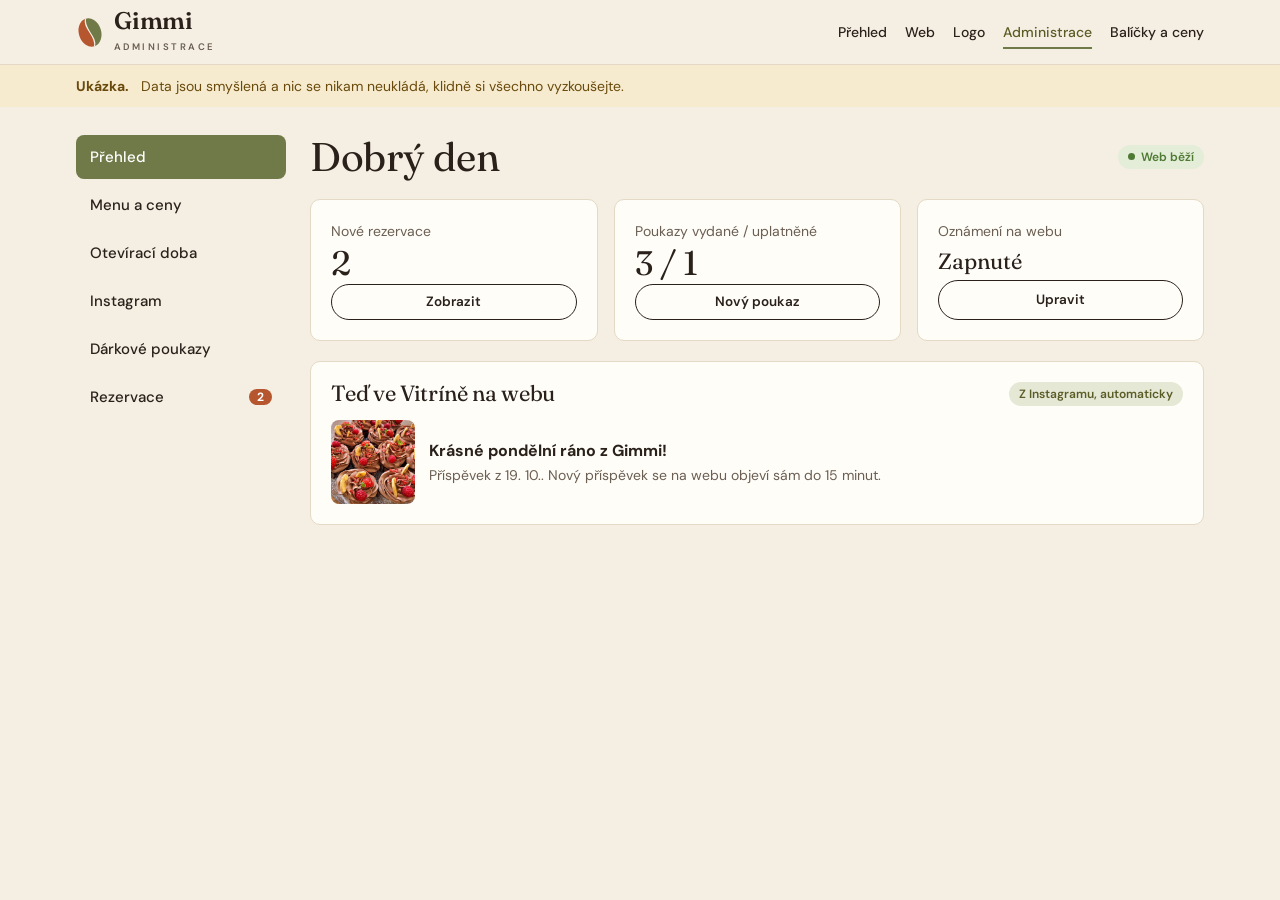
==== public/admin.html @ 555f194c "Rozcestník s návrhem webu pro Gimmi Co-Authored-By: Claude Opus 5.5 <noreply@anthropic.com> Claude-S" ====
<!doctype html>
<html lang="cs">
<head>
<meta charset="utf-8">
<meta name="viewport" content="width=device-width, initial-scale=1, viewport-fit=cover">
<meta name="robots" content="noindex, nofollow">
<meta name="claude:viewport-fit-sides" content="cover">
<title>Gimmi – ukázka administrace</title>
<link rel="stylesheet" href="https://fonts.googleapis.com/css2?family=DM+Sans:opsz,wght@9..40,400..700&family=Fraunces:ital,opsz,wght@0,9..144,400..700;1,9..144,400&display=swap">
<link rel="stylesheet" href="pitch.css">
<style>
.demo-note { background: var(--warn-soft); color: #6A4A0C; font-size: 14px; }
.demo-note .wrap { padding-block: 10px; display: flex; flex-wrap: wrap; gap: 4px 12px; align-items: center; }
.app { display: flex; flex-wrap: wrap; gap: 24px; align-items: flex-start; padding-block: 28px 40px; }
.side { flex: 1 1 210px; max-width: 250px; min-width: 0; position: sticky; top: calc(84px + env(safe-area-inset-top, 0px)); display: grid; gap: 4px; }
.side button { display: flex; align-items: center; gap: 10px; width: 100%; min-height: 44px; padding: 0 14px; border: 0; border-radius: 8px; background: transparent; color: var(--ink); font: 500 15px/1 var(--body); text-align: left; cursor: pointer; transition: background-color .2s ease; }
.side button:hover { background: #EFE7D6; }
.side button[aria-current="page"] { background: var(--green); color: #fff; }
.side button .count { margin-left: auto; font-size: 12px; font-weight: 700; padding: 2px 8px; border-radius: 999px; background: var(--terra-2); color: #fff; }
.main { flex: 999 1 560px; min-width: 0; display: grid; gap: 20px; }
.main h1 { font-size: clamp(30px, 3.6vw, 40px); }
.panel { background: var(--paper-2); border: 1px solid var(--line); border-radius: 10px; padding: 20px; display: grid; gap: 14px; }
.panel h2 { font-size: 22px; }
.grid { display: grid; grid-template-columns: repeat(auto-fit, minmax(min(100%, 220px), 1fr)); gap: 16px; }
.stat { display: grid; gap: 4px; }
.stat b { font-family: var(--display); font-weight: 400; font-size: 34px; line-height: 1; font-variant-numeric: tabular-nums; }
.stat span { font-size: 14px; color: var(--muted); }
.row-head { display: flex; flex-wrap: wrap; justify-content: space-between; align-items: center; gap: 10px; }
label.f { display: grid; gap: 6px; font-size: 13px; font-weight: 600; }
.in, select.in, textarea.in { width: 100%; min-height: 42px; padding: 8px 12px; border: 1px solid #CFC5AE; border-radius: 8px; background: #fff; color: var(--ink); font: 400 15px/1.4 var(--body); }
textarea.in { min-height: 76px; resize: vertical; }
.in:focus { outline: 2px solid var(--green); outline-offset: 0; border-color: var(--green); }
.tabs { display: flex; flex-wrap: wrap; gap: 8px; }
.tabs button { min-height: 38px; padding: 0 14px; border-radius: 999px; border: 1px solid #CFC5AE; background: transparent; font: 600 14px/1 var(--body); color: var(--ink); cursor: pointer; }
.tabs button[aria-pressed="true"] { background: var(--ink); border-color: var(--ink); color: #fff; }
.items { display: grid; gap: 8px; }
.item { display: grid; grid-template-columns: minmax(0, 1fr) 110px auto auto; gap: 10px; align-items: center; padding: 8px 10px; border: 1px solid var(--line); border-radius: 8px; background: #fff; }
.item.off { opacity: .55; }
.item .in { min-height: 38px; }
.item .price { text-align: right; font-variant-numeric: tabular-nums; }
.tog { display: inline-flex; align-items: center; gap: 6px; font-size: 13px; font-weight: 600; color: var(--muted); cursor: pointer; white-space: nowrap; }
.tog input { width: 18px; height: 18px; accent-color: var(--green); }
@media (max-width: 620px) { .item { grid-template-columns: minmax(0, 1fr) 96px; } .item .tog { grid-column: span 1; } }
.hours { display: grid; gap: 8px; }
.hours .h { display: grid; grid-template-columns: 110px 1fr 1fr auto; gap: 10px; align-items: center; }
@media (max-width: 560px) { .hours .h { grid-template-columns: 1fr 1fr; } .hours .h b { grid-column: span 2; } }
.banner-prev { display: flex; align-items: center; justify-content: center; gap: 10px; min-height: 44px; padding: 8px 16px; background: var(--green); color: #fff; font-size: 14.5px; font-weight: 600; border-radius: 6px; text-align: center; }
.webprev { border: 1px solid var(--line); border-radius: 8px; overflow: hidden; background: var(--bg); }
.webprev .bar { display: flex; align-items: center; gap: 8px; padding: 8px 12px; font-size: 12px; color: var(--muted); border-bottom: 1px solid var(--line); background: var(--paper); }
.webprev .bar i { width: 8px; height: 8px; border-radius: 50%; background: #D9CFBB; }
.webprev .content { padding: 16px; display: grid; gap: 6px; }
.posts { display: grid; grid-template-columns: repeat(auto-fill, minmax(min(100%, 200px), 1fr)); gap: 14px; }
.post { border: 1px solid var(--line); border-radius: 8px; overflow: hidden; background: #fff; display: grid; }
.post img { width: 100%; aspect-ratio: 1 / 1; object-fit: cover; }
.post .b { padding: 10px 12px 12px; display: grid; gap: 8px; font-size: 13.5px; }
.voucher-wrap { display: flex; flex-wrap: wrap; gap: 20px; align-items: flex-start; }
.voucher-form { flex: 1 1 280px; min-width: 0; display: grid; gap: 12px; }
.voucher-prev { flex: 1 1 320px; min-width: 0; }
.voucher { padding: 8px; background: var(--gold); box-shadow: 0 24px 40px -26px rgba(42,33,27,.6); }
.voucher .in-v { background: var(--paper); padding: 22px 22px 18px; display: grid; gap: 10px; text-align: center; border: 1px solid rgba(140,106,58,.35); }
.voucher .t { font-size: 11px; font-weight: 600; letter-spacing: .28em; text-transform: uppercase; color: var(--terra); }
.voucher .v { font-family: var(--display); font-size: clamp(36px, 5vw, 48px); line-height: 1; }
.voucher .w { font-family: var(--display); font-style: italic; font-size: 18px; color: var(--green-ink); }
.voucher .msg { font-size: 14.5px; color: var(--ink-2); }
.voucher .meta { display: flex; justify-content: space-between; flex-wrap: wrap; gap: 6px 12px; padding-top: 10px; border-top: 1px dashed #C9BB9C; font-size: 12.5px; color: var(--muted); }
.voucher .code { font-family: ui-monospace, 'SFMono-Regular', Menlo, monospace; font-weight: 700; letter-spacing: .08em; color: var(--ink); }
.table-wrap { overflow-x: auto; }
table { width: 100%; border-collapse: collapse; font-size: 14.5px; }
th, td { padding: 10px 8px; text-align: left; border-bottom: 1px solid var(--line); white-space: nowrap; }
th { font-size: 12px; letter-spacing: .1em; text-transform: uppercase; color: var(--muted); font-weight: 600; }
td.num { font-variant-numeric: tabular-nums; }
.actions { display: flex; gap: 6px; }
.toast { position: fixed; z-index: 70; right: max(16px, env(safe-area-inset-right, 0px)); bottom: calc(16px + env(safe-area-inset-bottom, 0px)); padding: 12px 18px; border-radius: 10px; background: var(--ink); color: #fff; font-weight: 600; font-size: 14.5px; box-shadow: 0 16px 30px -14px rgba(0,0,0,.5); transform: translateY(12px); opacity: 0; transition: opacity .25s ease, transform .25s ease; pointer-events: none; }
.toast.show { opacity: 1; transform: none; }
@media (max-width: 720px) { .side { position: static; max-width: none; flex-basis: 100%; display: flex; overflow-x: auto; gap: 6px; } .side button { flex: none; width: auto; } }
</style>
</head>
<body>
<header class="topbar">
<div class="wrap">
<a class="mark" href="index.html" aria-label="Gimmi – přehled návrhu">
<svg viewBox="0 0 100 104" width="28" height="29" aria-hidden="true"><g transform="rotate(-18 50 52)"><path d="M50 0A40 52 0 0 0 50 104C70 74 30 30 50 0Z" fill="#B5562E"></path><path d="M50 0A40 52 0 0 1 50 104C70 74 30 30 50 0Z" fill="#707A48"></path><path d="M50 0C30 30 70 74 50 104" fill="none" stroke="#F5EFE3" stroke-width="4"></path></g></svg>
<span><b>Gimmi</b><small>administrace</small></span>
</a>
<nav class="crumbs" aria-label="Části návrhu">
<a href="index.html">Přehled</a>
<a href="web.html">Web</a>
<a href="logo.html">Logo</a>
<a href="admin.html" aria-current="page">Administrace</a>
<a href="balicky.html">Balíčky a ceny</a>
</nav>
</div>
</header>
<div class="demo-note"><div class="wrap"><strong>Ukázka.</strong><span>Data jsou smyšlená a nic se nikam neukládá, klidně si všechno vyzkoušejte.</span></div></div>

<div class="wrap app">
<nav class="side" aria-label="Sekce administrace" id="side"></nav>
<main class="main" id="main"></main>
</div>
<div class="toast" id="toast" role="status" aria-live="polite"></div>

<script>
(function () {
  'use strict';
  var $ = function (s, r) { return (r || document).querySelector(s); };
  var esc = function (t) { return String(t).replace(/[&<>"]/g, function (c) { return { '&': '&amp;', '<': '&lt;', '>': '&gt;', '"': '&quot;' }[c]; }); };
  var kc = function (n) { return Number(n).toLocaleString('cs-CZ') + ' Kč'; };
  var toastT;
  function toast(t) { var el = $('#toast'); el.textContent = t; el.classList.add('show'); clearTimeout(toastT); toastT = setTimeout(function () { el.classList.remove('show'); }, 1800); }

  var S = {
    view: 'prehled',
    cat: 'snidane',
    menu: {
      snidane: [
        { n: 'Chléb Avokádo', p: 249, tip: true, on: true }, { n: 'Chléb Avokádo speciál', p: 249, tip: true, on: true },
        { n: 'Quiche', p: 179, tip: true, on: true }, { n: 'Sázená vejce', p: 159, on: true }, { n: 'Turecká vejce', p: 179, on: true },
        { n: 'Anglická snídaně', p: 249, on: true }, { n: 'Chléb Tuňák-avokádo', p: 249, on: true }, { n: 'Buchtičky s krémem', p: 199, on: true }
      ],
      kava: [
        { n: 'Espresso / lungo', p: 62, on: true }, { n: 'Cappuccino', p: 78, on: true }, { n: 'Flat white', p: 98, on: true },
        { n: 'Pumpkin spice latte', p: 92, tip: true, on: true }, { n: 'Bezkofeinová káva', p: 64, on: true }
      ],
      napoje: [
        { n: 'Limonáda dle nabídky 0,5 l', p: 89, on: true }, { n: 'Kombuchová limonáda', p: 95, on: true }, { n: 'Fresh pomeranč 0,2 l', p: 95, on: true }
      ]
    },
    hours: [
      { d: 'Pondělí–pátek', o: '07:30', c: '19:00', open: true }, { d: 'Sobota', o: '08:30', c: '16:00', open: true }, { d: 'Neděle', o: '', c: '', open: false }
    ],
    notice: { on: true, text: 'Ve středu 28. 10. je státní svátek, máme zavřeno. Od čtvrtka jako obvykle.' },
    posts: [
      { img: 'img/post-1910.jpg', t: 'Krásné pondělní ráno z Gimmi!', d: '19. 10.', show: true, pin: false },
      { img: 'img/post-1510.jpg', t: 'Krásný čtvrtek, přátelé!', d: '15. 10.', show: true, pin: false },
      { img: 'img/g-havel.jpg', t: 'Dnes vzpomínáme. Václav Havel (90)', d: '5. 10.', show: true, pin: false },
      { img: 'img/g-havel-dezert.jpg', t: 'Buchtičky s krémem jsou zpět', d: '6. 10.', show: true, pin: false }
    ],
    vouchers: [
      { code: 'GIM-4821', v: '500 Kč', who: 'Pro Janu', until: '31. 12. 2026', used: false },
      { code: 'GIM-3174', v: 'Snídaně pro dva', who: 'Pro Petra a Evu', until: '30. 11. 2026', used: true },
      { code: 'GIM-9056', v: '1 000 Kč', who: 'Pro tatínka', until: '31. 1. 2027', used: false }
    ],
    vf: { type: 'castka', amount: '500', item: 'Snídaně pro dva', who: 'Pro Martinu', msg: 'Všechno nejlepší k narozeninám!', until: '2027-01-31' },
    res: [
      { n: 'Kateřina N.', d: 'čt 29. 10.', t: '09:00', p: 2, note: 'Pracovní snídaně', st: 'nova' },
      { n: 'Tomáš B.', d: 'čt 29. 10.', t: '14:00', p: 4, note: '', st: 'nova' },
      { n: 'Lucie M.', d: 'pá 30. 10.', t: '10:30', p: 6, note: 'Oslava, dort s sebou', st: 'potvrzena' },
      { n: 'Jan P.', d: 'so 31. 10.', t: '09:30', p: 3, note: '', st: 'potvrzena' }
    ]
  };
  var views = [
    ['prehled', 'Přehled'], ['menu', 'Menu a ceny'], ['doba', 'Otevírací doba'], ['instagram', 'Instagram'], ['poukazy', 'Dárkové poukazy'], ['rezervace', 'Rezervace']
  ];

  function side() {
    var nova = S.res.filter(function (r) { return r.st === 'nova'; }).length;
    $('#side').innerHTML = views.map(function (v) {
      return '<button type="button" data-view="' + v[0] + '"' + (S.view === v[0] ? ' aria-current="page"' : '') + '>' + v[1] +
        (v[0] === 'rezervace' && nova ? '<span class="count">' + nova + '</span>' : '') + '</button>';
    }).join('');
  }

  var R = {};
  R.prehled = function () {
    var nova = S.res.filter(function (r) { return r.st === 'nova'; }).length;
    var vyd = S.vouchers.length, upl = S.vouchers.filter(function (v) { return v.used; }).length;
    var top = S.posts.filter(function (p) { return p.show; })[0];
    return '<div class="row-head"><h1>Dobrý den</h1><span class="chip ok dot">Web běží</span></div>' +
      '<div class="grid">' +
      '<div class="panel stat"><span>Nové rezervace</span><b>' + nova + '</b><button class="btn small" data-go="rezervace" type="button">Zobrazit</button></div>' +
      '<div class="panel stat"><span>Poukazy vydané / uplatněné</span><b>' + vyd + ' / ' + upl + '</b><button class="btn small" data-go="poukazy" type="button">Nový poukaz</button></div>' +
      '<div class="panel stat"><span>Oznámení na webu</span><b style="font-size:22px">' + (S.notice.on ? 'Zapnuté' : 'Vypnuté') + '</b><button class="btn small" data-go="doba" type="button">Upravit</button></div>' +
      '</div>' +
      (top ? '<div class="panel"><div class="row-head"><h2>Teď ve Vitríně na webu</h2><span class="chip">Z Instagramu, automaticky</span></div>' +
      '<div style="display:flex;gap:14px;align-items:center;flex-wrap:wrap"><img src="' + top.img + '" alt="" style="width:84px;height:84px;object-fit:cover;border-radius:8px"><div style="min-width:0;flex:1 1 200px"><b>' + esc(top.t) + '</b><p class="muted" style="font-size:14px">Příspěvek z ' + top.d + '. Nový příspěvek se na webu objeví sám do 15 minut.</p></div></div></div>' : '');
  };
  R.menu = function () {
    var cats = [['snidane', 'Snídaně'], ['kava', 'Káva'], ['napoje', 'Nápoje']];
    var list = S.menu[S.cat];
    return '<div class="row-head"><h1>Menu a ceny</h1><button class="btn small primary" type="button" data-act="add-item">+ Přidat položku</button></div>' +
      '<div class="tabs">' + cats.map(function (c) { return '<button type="button" data-cat="' + c[0] + '" aria-pressed="' + (S.cat === c[0]) + '">' + c[1] + '</button>'; }).join('') + '</div>' +
      '<div class="panel"><p class="muted" style="font-size:14px">Změny se na webu projeví hned po uložení. „Skrýt“ se hodí, když něco dojde.</p><div class="items">' +
      list.map(function (it, i) {
        return '<div class="item' + (it.on ? '' : ' off') + '">' +
          '<input class="in" aria-label="Název položky" data-i="' + i + '" data-k="n" value="' + esc(it.n) + '">' +
          '<input class="in price" aria-label="Cena v Kč" inputmode="numeric" data-i="' + i + '" data-k="p" value="' + it.p + '">' +
          '<label class="tog"><input type="checkbox" data-i="' + i + '" data-k="tip"' + (it.tip ? ' checked' : '') + '>Gimmi tip</label>' +
          '<label class="tog"><input type="checkbox" data-i="' + i + '" data-k="on"' + (it.on ? '' : ' checked') + '>Skrýt</label></div>';
      }).join('') + '</div><div><button class="btn small primary" type="button" data-act="save">Uložit změny</button></div></div>';
  };
  R.doba = function () {
    return '<h1>Otevírací doba a oznámení</h1>' +
      '<div class="panel"><h2>Běžná otevírací doba</h2><div class="hours">' + S.hours.map(function (h, i) {
        return '<div class="h"><b>' + h.d + '</b><input class="in" type="time" aria-label="Otevíráme" data-h="' + i + '" data-k="o" value="' + h.o + '"' + (h.open ? '' : ' disabled') + '><input class="in" type="time" aria-label="Zavíráme" data-h="' + i + '" data-k="c" value="' + h.c + '"' + (h.open ? '' : ' disabled') + '><label class="tog"><input type="checkbox" data-h="' + i + '" data-k="open"' + (h.open ? '' : ' checked') + '>Zavřeno</label></div>';
      }).join('') + '</div><div><button class="btn small primary" type="button" data-act="save">Uložit</button></div></div>' +
      '<div class="panel"><div class="row-head"><h2>Oznámení na webu</h2><label class="tog"><input type="checkbox" data-act="notice-on"' + (S.notice.on ? ' checked' : '') + '>Zobrazit na webu</label></div>' +
      '<label class="f" for="notice">Text oznámení<textarea class="in" id="notice" data-act="notice-text">' + esc(S.notice.text) + '</textarea></label>' +
      '<div class="webprev" aria-label="Náhled na webu"><div class="bar"><i></i><i></i><i></i><span>gimmicafe.cz · náhled</span></div><div class="content">' +
      (S.notice.on ? '<div class="banner-prev" id="bprev">' + esc(S.notice.text) + '</div>' : '<p class="muted" style="font-size:14px">Oznámení je vypnuté, na webu se nezobrazí.</p>') +
      '<p style="font-family:var(--display);font-size:24px;margin-top:8px">Dobré ráno z Gimmi</p></div></div></div>';
  };
  R.instagram = function () {
    return '<div class="row-head"><h1>Instagram</h1><span class="chip ok dot">Napojeno na @gimmicafe</span></div>' +
      '<div class="panel"><p class="muted" style="font-size:14.5px">Nové příspěvky se na web načítají samy. Tady můžete některý skrýt nebo připnout do Vitríny, když chcete, aby tam zůstal déle.</p>' +
      '<div class="posts">' + S.posts.map(function (p, i) {
        return '<div class="post"><img src="' + p.img + '" alt=""><div class="b"><b>' + esc(p.t) + '</b><span class="muted">' + p.d + '</span>' +
          '<label class="tog"><input type="checkbox" data-p="' + i + '" data-k="show"' + (p.show ? ' checked' : '') + '>Zobrazit na webu</label>' +
          '<label class="tog"><input type="checkbox" data-p="' + i + '" data-k="pin"' + (p.pin ? ' checked' : '') + '>Připnout do Vitríny</label></div></div>';
      }).join('') + '</div></div>';
  };
  function vValue() { return S.vf.type === 'castka' ? kc(S.vf.amount || 0) : (S.vf.item || 'Položka'); }
  function fmtDate(iso) { if (!iso) return '—'; var p = iso.split('-'); return Number(p[2]) + '. ' + Number(p[1]) + '. ' + p[0]; }
  R.poukazy = function () {
    var f = S.vf;
    return '<h1>Dárkové poukazy</h1>' +
      '<div class="panel"><h2>Nový poukaz</h2><div class="voucher-wrap"><form class="voucher-form" id="vform">' +
      '<label class="f" for="vtype">Typ poukazu<select class="in" id="vtype" data-v="type"><option value="castka"' + (f.type === 'castka' ? ' selected' : '') + '>Částka</option><option value="polozka"' + (f.type === 'polozka' ? ' selected' : '') + '>Položka z menu</option></select></label>' +
      (f.type === 'castka' ? '<label class="f" for="vamount">Hodnota v Kč<input class="in" id="vamount" inputmode="numeric" data-v="amount" value="' + esc(f.amount) + '"></label>'
        : '<label class="f" for="vitem">Co poukaz obsahuje<input class="in" id="vitem" data-v="item" value="' + esc(f.item) + '"></label>') +
      '<label class="f" for="vwho">Pro koho<input class="in" id="vwho" data-v="who" value="' + esc(f.who) + '"></label>' +
      '<label class="f" for="vmsg">Vzkaz<textarea class="in" id="vmsg" data-v="msg">' + esc(f.msg) + '</textarea></label>' +
      '<label class="f" for="vuntil">Platnost do<input class="in" type="date" id="vuntil" data-v="until" value="' + f.until + '"></label>' +
      '<div style="display:flex;flex-wrap:wrap;gap:8px"><button class="btn primary" type="submit">Vystavit poukaz</button></div></form>' +
      '<div class="voucher-prev"><p class="muted" style="font-size:13px;margin-bottom:8px">Náhled poukazu (PDF k tisku nebo do e-mailu)</p>' +
      '<div class="voucher"><div class="in-v">' +
      '<svg viewBox="0 0 100 104" width="34" height="35" aria-hidden="true" style="margin:0 auto"><g transform="rotate(-18 50 52)"><path d="M50 0A40 52 0 0 0 50 104C70 74 30 30 50 0Z" fill="#B5562E"></path><path d="M50 0A40 52 0 0 1 50 104C70 74 30 30 50 0Z" fill="#707A48"></path><path d="M50 0C30 30 70 74 50 104" fill="none" stroke="#FBF8F1" stroke-width="4"></path></g></svg>' +
      '<span class="t">Dárkový poukaz · Gimmi lounge café</span><span class="v" id="pv-v">' + esc(vValue()) + '</span><span class="w" id="pv-w">' + esc(f.who) + '</span><p class="msg" id="pv-m">' + esc(f.msg) + '</p>' +
      '<div class="meta"><span>Kód <span class="code">GIM-' + nextCode() + '</span></span><span id="pv-u">Platí do ' + fmtDate(f.until) + '</span></div></div></div></div></div></div>' +
      '<div class="panel"><h2>Vydané poukazy</h2><div class="table-wrap"><table><thead><tr><th>Kód</th><th>Hodnota</th><th>Pro koho</th><th>Platnost</th><th>Stav</th><th></th></tr></thead><tbody>' +
      S.vouchers.map(function (v, i) {
        return '<tr><td class="num"><b>' + v.code + '</b></td><td>' + esc(v.v) + '</td><td>' + esc(v.who) + '</td><td class="num">' + v.until + '</td><td>' +
          (v.used ? '<span class="chip">Uplatněný</span>' : '<span class="chip ok dot">Platný</span>') + '</td><td>' +
          (v.used ? '' : '<button class="btn small" type="button" data-use="' + i + '">Označit jako uplatněný</button>') + '</td></tr>';
      }).join('') + '</tbody></table></div></div>';
  };
  var codeSeed = 5207;
  function nextCode() { return String(codeSeed); }
  R.rezervace = function () {
    var label = { nova: '<span class="chip warn dot">Čeká na potvrzení</span>', potvrzena: '<span class="chip ok dot">Potvrzená</span>', odmitnuta: '<span class="chip terra">Odmítnutá</span>' };
    return '<h1>Rezervace</h1><div class="panel"><p class="muted" style="font-size:14.5px">Žádosti z webu. Po potvrzení dostane host automaticky e-mail.</p><div class="table-wrap"><table><thead><tr><th>Kdy</th><th>Jméno</th><th>Osob</th><th>Poznámka</th><th>Stav</th><th></th></tr></thead><tbody>' +
      S.res.map(function (r, i) {
        return '<tr><td class="num">' + r.d + ' · ' + r.t + '</td><td>' + esc(r.n) + '</td><td class="num">' + r.p + '</td><td>' + (esc(r.note) || '<span class="muted">—</span>') + '</td><td>' + label[r.st] + '</td><td>' +
          (r.st === 'nova' ? '<div class="actions"><button class="btn small primary" type="button" data-res="' + i + '" data-st="potvrzena">Potvrdit</button><button class="btn small" type="button" data-res="' + i + '" data-st="odmitnuta">Odmítnout</button></div>' : '') + '</td></tr>';
      }).join('') + '</tbody></table></div></div>';
  };

  function render() {
    side();
    $('#main').innerHTML = R[S.view]();
  }
  function go(v) {
    S.view = v; render();
    try { history.replaceState(null, '', '#' + v); } catch (e) {}
    window.scrollTo({ top: 0, behavior: 'smooth' });
  }

  document.addEventListener('click', function (e) {
    var t = e.target.closest('button'); if (!t) return;
    if (t.dataset.view) return go(t.dataset.view);
    if (t.dataset.go) return go(t.dataset.go);
    if (t.dataset.cat) { S.cat = t.dataset.cat; return render(); }
    if (t.dataset.act === 'save') return toast('Uloženo, na webu je to hned vidět');
    if (t.dataset.act === 'add-item') { S.menu[S.cat].unshift({ n: 'Nová položka', p: 0, on: true }); render(); var f = $('.item .in'); if (f) { f.focus(); f.select(); } return; }
    if (t.dataset.use) { S.vouchers[+t.dataset.use].used = true; render(); return toast('Poukaz označen jako uplatněný'); }
    if (t.dataset.res) { S.res[+t.dataset.res].st = t.dataset.st; render(); return toast(t.dataset.st === 'potvrzena' ? 'Potvrzeno, host dostane e-mail' : 'Rezervace odmítnuta'); }
  });
  document.addEventListener('input', function (e) {
    var t = e.target;
    if (t.dataset.i !== undefined && (t.dataset.k === 'n' || t.dataset.k === 'p')) { S.menu[S.cat][+t.dataset.i][t.dataset.k] = t.dataset.k === 'p' ? t.value.replace(/\D/g, '') : t.value; return; }
    if (t.dataset.h !== undefined && (t.dataset.k === 'o' || t.dataset.k === 'c')) { S.hours[+t.dataset.h][t.dataset.k] = t.value; return; }
    if (t.dataset.act === 'notice-text') { S.notice.text = t.value; var b = $('#bprev'); if (b) b.textContent = t.value; return; }
    if (t.dataset.v) {
      S.vf[t.dataset.v] = t.value;
      var pv = $('#pv-v'); if (pv) pv.textContent = vValue();
      if (t.dataset.v === 'who') $('#pv-w').textContent = t.value;
      if (t.dataset.v === 'msg') $('#pv-m').textContent = t.value;
      if (t.dataset.v === 'until') $('#pv-u').textContent = 'Platí do ' + fmtDate(t.value);
    }
  });
  document.addEventListener('change', function (e) {
    var t = e.target;
    if (t.dataset.i !== undefined && t.dataset.k === 'tip') { S.menu[S.cat][+t.dataset.i].tip = t.checked; return; }
    if (t.dataset.i !== undefined && t.dataset.k === 'on') { S.menu[S.cat][+t.dataset.i].on = !t.checked; t.closest('.item').classList.toggle('off', t.checked); return; }
    if (t.dataset.h !== undefined && t.dataset.k === 'open') { S.hours[+t.dataset.h].open = !t.checked; return render(); }
    if (t.dataset.act === 'notice-on') { S.notice.on = t.checked; return render(); }
    if (t.dataset.p !== undefined) { S.posts[+t.dataset.p][t.dataset.k] = t.checked; return toast(t.dataset.k === 'pin' ? (t.checked ? 'Připnuto do Vitríny' : 'Odepnuto') : (t.checked ? 'Zobrazeno na webu' : 'Skryto z webu')); }
    if (t.dataset.v === 'type') { S.vf.type = t.value; return render(); }
  });
  document.addEventListener('submit', function (e) {
    if (e.target.id !== 'vform') return;
    e.preventDefault();
    S.vouchers.unshift({ code: 'GIM-' + nextCode(), v: vValue(), who: S.vf.who, until: fmtDate(S.vf.until), used: false });
    codeSeed += 1137;
    render();
    toast('Poukaz vystaven, PDF je připravené k tisku');
  });

  var h = (location.hash || '').slice(1);
  if (views.some(function (v) { return v[0] === h; })) S.view = h;
  render();
})();
</script>
</body>
</html>
---- public/pitch.css ----
/* Gimmi – podklady pro návrh. Jeden světlý vzhled podle webu kavárny (krém, zelená, zlaté rámy). */
:root {
  --bg: #F5EFE3;
  --paper: #FBF8F1;
  --paper-2: #FFFDF8;
  --line: #E3D9C4;
  --ink: #2A211B;
  --ink-2: #4E433A;
  --muted: #6B5E52;
  --green: #707A48;
  --green-ink: #5A5C26;
  --green-soft: #E6E8D6;
  --terra: #9A4524;
  --terra-2: #B5562E;
  --wood: #3B2B20;
  --gold: linear-gradient(135deg, #D2B477 0%, #8C6A3A 38%, #E0C891 55%, #8C6A3A 80%, #C7A465 100%);
  --ok: #4F7A34;
  --ok-soft: #E3EDD8;
  --warn: #9A6A12;
  --warn-soft: #F6EBCF;
  --display: 'Fraunces', Georgia, 'Times New Roman', serif;
  --body: 'DM Sans', system-ui, -apple-system, 'Segoe UI', sans-serif;
  color-scheme: light;
}
*, *::before, *::after { box-sizing: border-box; }
html { scroll-behavior: smooth; }
body {
  margin: 0;
  background: var(--bg);
  color: var(--ink);
  font-family: var(--body);
  font-size: 16px;
  line-height: 1.6;
}
img { max-width: 100%; display: block; }
a { color: var(--green-ink); }
a:hover { color: var(--ink); }
:focus-visible { outline: 2px solid var(--terra-2); outline-offset: 3px; }
h1, h2, h3 { font-family: var(--display); font-weight: 400; letter-spacing: -0.015em; text-wrap: balance; margin: 0; line-height: 1.08; }
p { margin: 0; }
.wrap { max-width: 1160px; margin: 0 auto; padding-left: max(16px, env(safe-area-inset-left, 0px)); padding-right: max(16px, env(safe-area-inset-right, 0px)); }
.eyebrow { font-size: 12px; font-weight: 600; letter-spacing: 0.18em; text-transform: uppercase; color: var(--terra); }
.lede { font-size: 17px; color: var(--ink-2); max-width: 38em; }
.muted { color: var(--muted); }
.mark { display: inline-flex; align-items: center; gap: 10px; color: var(--ink); text-decoration: none; }
.mark b { font-family: var(--display); font-weight: 600; font-size: 24px; line-height: 1; letter-spacing: -0.01em; }
.mark small { display: block; margin-top: 3px; font-size: 9.5px; font-weight: 600; letter-spacing: 0.26em; text-transform: uppercase; color: var(--muted); }
.topbar { position: sticky; top: env(safe-area-inset-top, 0px); z-index: 30; background: rgba(245, 239, 227, 0.94); backdrop-filter: blur(10px); border-bottom: 1px solid var(--line); }
body::before { content: ""; position: fixed; inset: 0 0 auto; height: env(safe-area-inset-top, 0px); z-index: 31; background: var(--bg); }
.topbar .wrap { display: flex; align-items: center; justify-content: space-between; gap: 16px; min-height: 64px; flex-wrap: wrap; }
.crumbs { display: flex; flex-wrap: wrap; gap: 6px 18px; font-size: 14px; font-weight: 500; }
.crumbs a { color: var(--ink); text-decoration: none; padding: 10px 0; position: relative; }
.crumbs a::after { content: ""; position: absolute; left: 0; right: 0; bottom: 4px; height: 2px; background: var(--green); transform: scaleX(0); transform-origin: left; transition: transform .35s cubic-bezier(.2,.7,.2,1); }
.crumbs a:hover::after, .crumbs a[aria-current="page"]::after { transform: scaleX(1); }
.crumbs a[aria-current="page"] { color: var(--green-ink); }
.btn { display: inline-flex; align-items: center; justify-content: center; gap: 8px; min-height: 46px; padding: 0 20px; border-radius: 999px; border: 1px solid var(--ink); background: transparent; color: var(--ink); font: 600 15px/1 var(--body); text-decoration: none; cursor: pointer; transition: transform .15s ease, background-color .2s ease, color .2s ease; }
.btn:hover { transform: translateY(-1px); }
.btn.primary { background: var(--green); border-color: var(--green); color: #FFFFFF; }
.btn.primary:hover { background: var(--green-ink); border-color: var(--green-ink); color: #FFFFFF; }
.btn.small { min-height: 36px; padding: 0 14px; font-size: 13.5px; }
.chip { display: inline-flex; align-items: center; gap: 6px; padding: 3px 10px; border-radius: 999px; font-size: 12px; font-weight: 600; line-height: 1.5; background: var(--green-soft); color: var(--green-ink); white-space: nowrap; }
.chip.ok { background: var(--ok-soft); color: var(--ok); }
.chip.warn { background: var(--warn-soft); color: var(--warn); }
.chip.terra { background: #F4E1D6; color: var(--terra); }
.chip.dot::before { content: ""; width: 7px; height: 7px; border-radius: 50%; background: currentColor; }
.site-foot { border-top: 1px solid var(--line); margin-top: 72px; padding-block: 28px 96px; font-size: 13.5px; color: var(--muted); }
.site-foot .wrap { display: flex; flex-wrap: wrap; justify-content: space-between; gap: 8px 24px; }
@media (prefers-reduced-motion: reduce) { html { scroll-behavior: auto; } *, *::before, *::after { transition: none !important; animation: none !important; } }
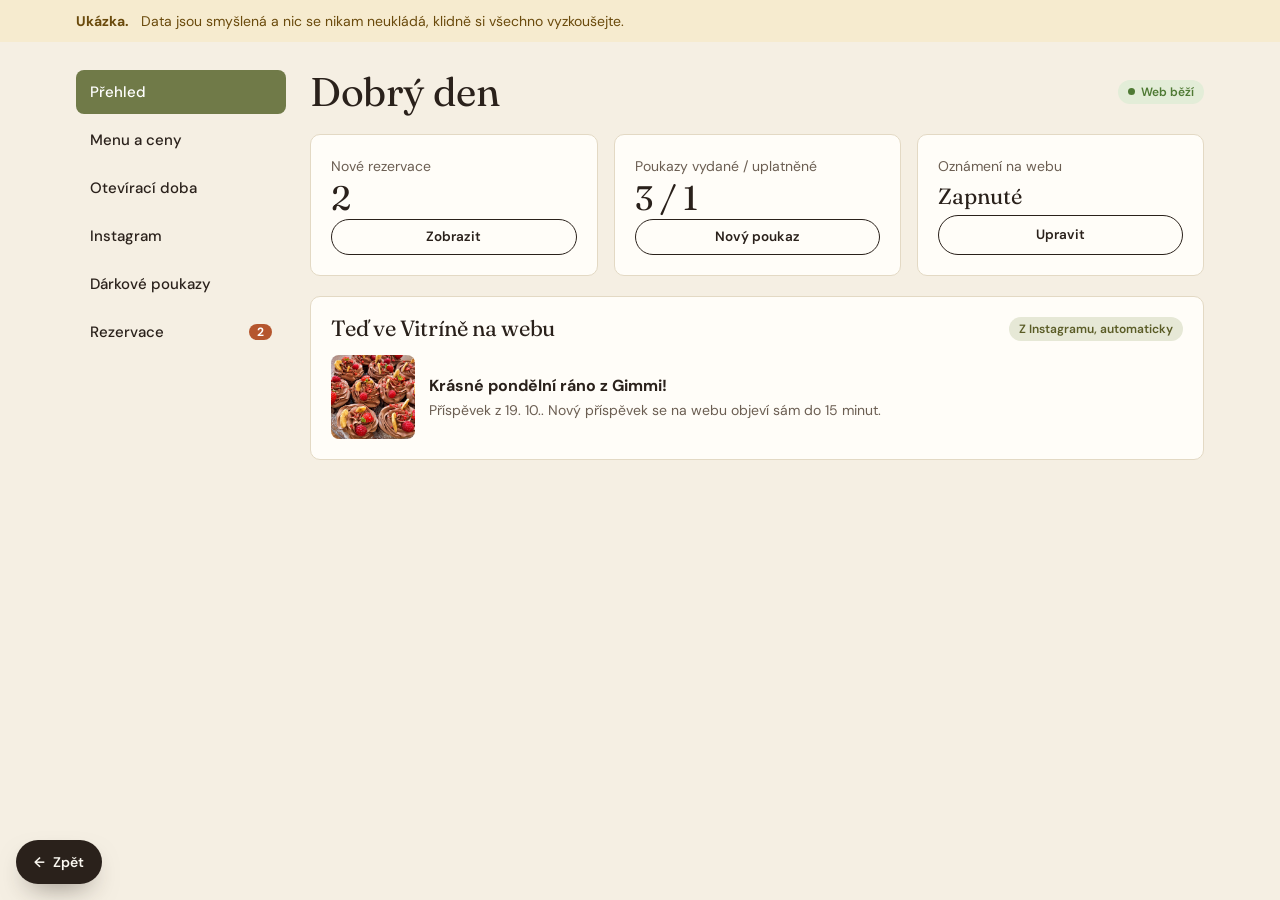
==== commit ba04a938: "Čistý rozcestník z karet, podstránky bez horní navigace Co-Authored-By: Claude Opus 5.5 <noreply@ant" ====
--- a/public/admin.html
+++ b/public/admin.html
@@ -12,7 +12,7 @@
 .demo-note { background: var(--warn-soft); color: #6A4A0C; font-size: 14px; }
 .demo-note .wrap { padding-block: 10px; display: flex; flex-wrap: wrap; gap: 4px 12px; align-items: center; }
 .app { display: flex; flex-wrap: wrap; gap: 24px; align-items: flex-start; padding-block: 28px 40px; }
-.side { flex: 1 1 210px; max-width: 250px; min-width: 0; position: sticky; top: calc(84px + env(safe-area-inset-top, 0px)); display: grid; gap: 4px; }
+.side { flex: 1 1 210px; max-width: 250px; min-width: 0; position: sticky; top: calc(20px + env(safe-area-inset-top, 0px)); display: grid; gap: 4px; }
 .side button { display: flex; align-items: center; gap: 10px; width: 100%; min-height: 44px; padding: 0 14px; border: 0; border-radius: 8px; background: transparent; color: var(--ink); font: 500 15px/1 var(--body); text-align: left; cursor: pointer; transition: background-color .2s ease; }
 .side button:hover { background: #EFE7D6; }
 .side button[aria-current="page"] { background: var(--green); color: #fff; }
@@ -76,21 +76,6 @@
 </style>
 </head>
 <body>
-<header class="topbar">
-<div class="wrap">
-<a class="mark" href="index.html" aria-label="Gimmi – přehled návrhu">
-<svg viewBox="0 0 100 104" width="28" height="29" aria-hidden="true"><g transform="rotate(-18 50 52)"><path d="M50 0A40 52 0 0 0 50 104C70 74 30 30 50 0Z" fill="#B5562E"></path><path d="M50 0A40 52 0 0 1 50 104C70 74 30 30 50 0Z" fill="#707A48"></path><path d="M50 0C30 30 70 74 50 104" fill="none" stroke="#F5EFE3" stroke-width="4"></path></g></svg>
-<span><b>Gimmi</b><small>administrace</small></span>
-</a>
-<nav class="crumbs" aria-label="Části návrhu">
-<a href="index.html">Přehled</a>
-<a href="web.html">Web</a>
-<a href="logo.html">Logo</a>
-<a href="admin.html" aria-current="page">Administrace</a>
-<a href="balicky.html">Balíčky a ceny</a>
-</nav>
-</div>
-</header>
 <div class="demo-note"><div class="wrap"><strong>Ukázka.</strong><span>Data jsou smyšlená a nic se nikam neukládá, klidně si všechno vyzkoušejte.</span></div></div>
 
 <div class="wrap app">
@@ -300,5 +285,7 @@
   render();
 })();
 </script>
+<a class="pitch-back" href="index.html"><span aria-hidden="true">&#8592;</span> Zpět</a>
+<style>.pitch-back{position:fixed;z-index:60;left:max(16px,env(safe-area-inset-left,0px));bottom:calc(16px + env(safe-area-inset-bottom,0px));display:inline-flex;align-items:center;gap:8px;min-height:44px;padding:0 18px;border-radius:999px;background:#2A211B;color:#FBF8F1;font:600 14px/1 'DM Sans',system-ui,sans-serif;text-decoration:none;box-shadow:0 12px 28px -12px rgba(42,33,27,.6)}.pitch-back:hover{background:#707A48;color:#fff}.pitch-back:focus-visible{outline:2px solid #B5562E;outline-offset:3px}</style>
 </body>
 </html>
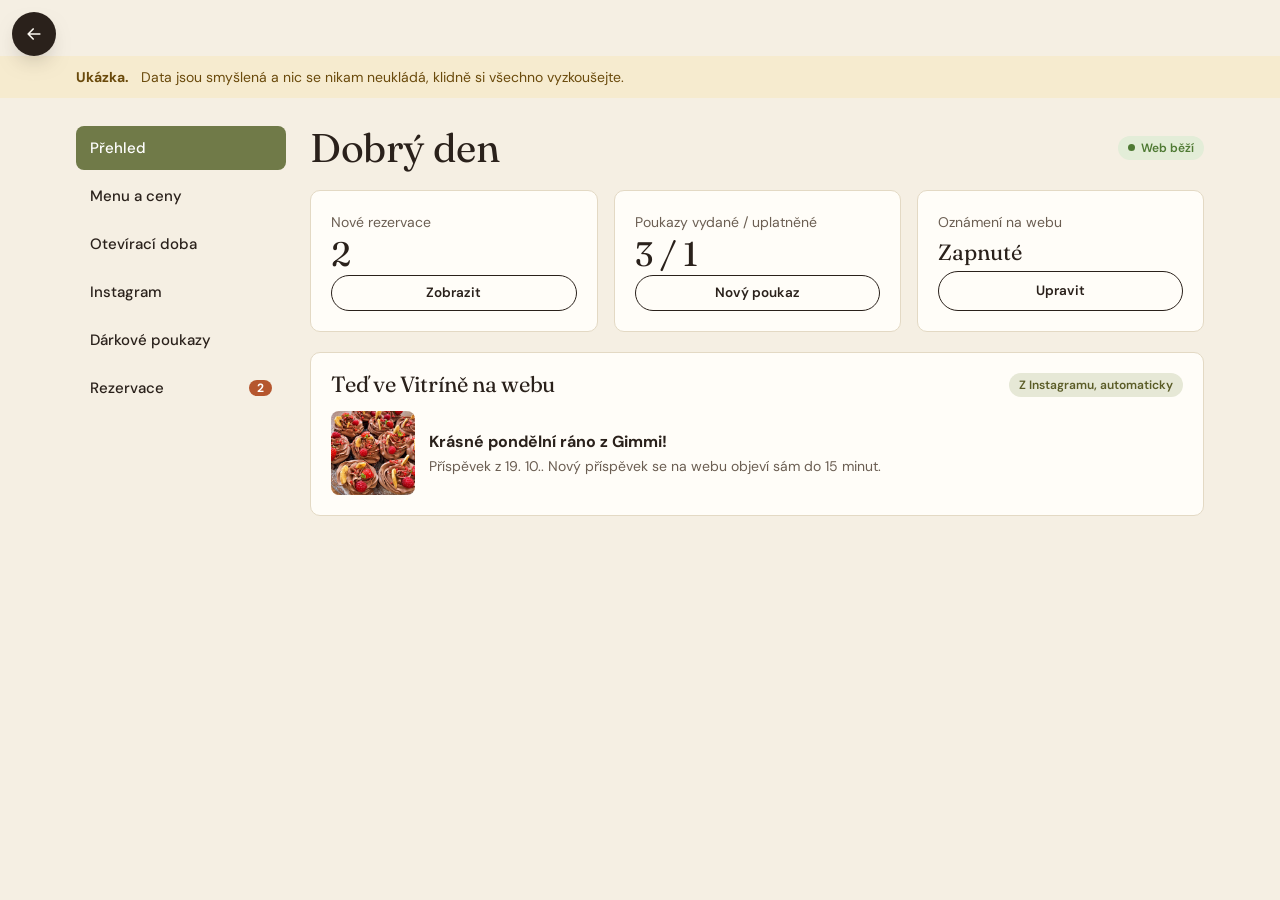
==== commit 709c9c32: "Logo Gimmi ve vektoru, popisky na kartách, tlačítko zpět vlevo nahoře Co-Authored-By: Claude Opus 5." ====
--- a/public/admin.html
+++ b/public/admin.html
@@ -285,7 +285,8 @@
   render();
 })();
 </script>
-<a class="pitch-back" href="index.html"><span aria-hidden="true">&#8592;</span> Zpět</a>
-<style>.pitch-back{position:fixed;z-index:60;left:max(16px,env(safe-area-inset-left,0px));bottom:calc(16px + env(safe-area-inset-bottom,0px));display:inline-flex;align-items:center;gap:8px;min-height:44px;padding:0 18px;border-radius:999px;background:#2A211B;color:#FBF8F1;font:600 14px/1 'DM Sans',system-ui,sans-serif;text-decoration:none;box-shadow:0 12px 28px -12px rgba(42,33,27,.6)}.pitch-back:hover{background:#707A48;color:#fff}.pitch-back:focus-visible{outline:2px solid #B5562E;outline-offset:3px}</style>
+<a class="pitch-back" href="index.html" aria-label="Zpět na přehled" title="Zpět na přehled"><svg viewBox="0 0 24 24" width="20" height="20" fill="none" stroke="currentColor" stroke-width="2" stroke-linecap="round" stroke-linejoin="round" aria-hidden="true"><path d="M19 12H5M11 6l-6 6 6 6"></path></svg></a>
+<style>.pitch-back{position:fixed;z-index:60;left:max(12px,env(safe-area-inset-left,0px));top:calc(12px + env(safe-area-inset-top,0px));display:inline-flex;align-items:center;justify-content:center;width:44px;height:44px;border-radius:50%;background:#2A211B;color:#FBF8F1;text-decoration:none;box-shadow:0 10px 24px -12px rgba(42,33,27,.6);transition:background-color .2s ease}.pitch-back:hover{background:#707A48;color:#fff}.pitch-back:focus-visible{outline:2px solid #B5562E;outline-offset:3px}</style>
+<style>body{padding-top:56px}</style>
 </body>
 </html>
